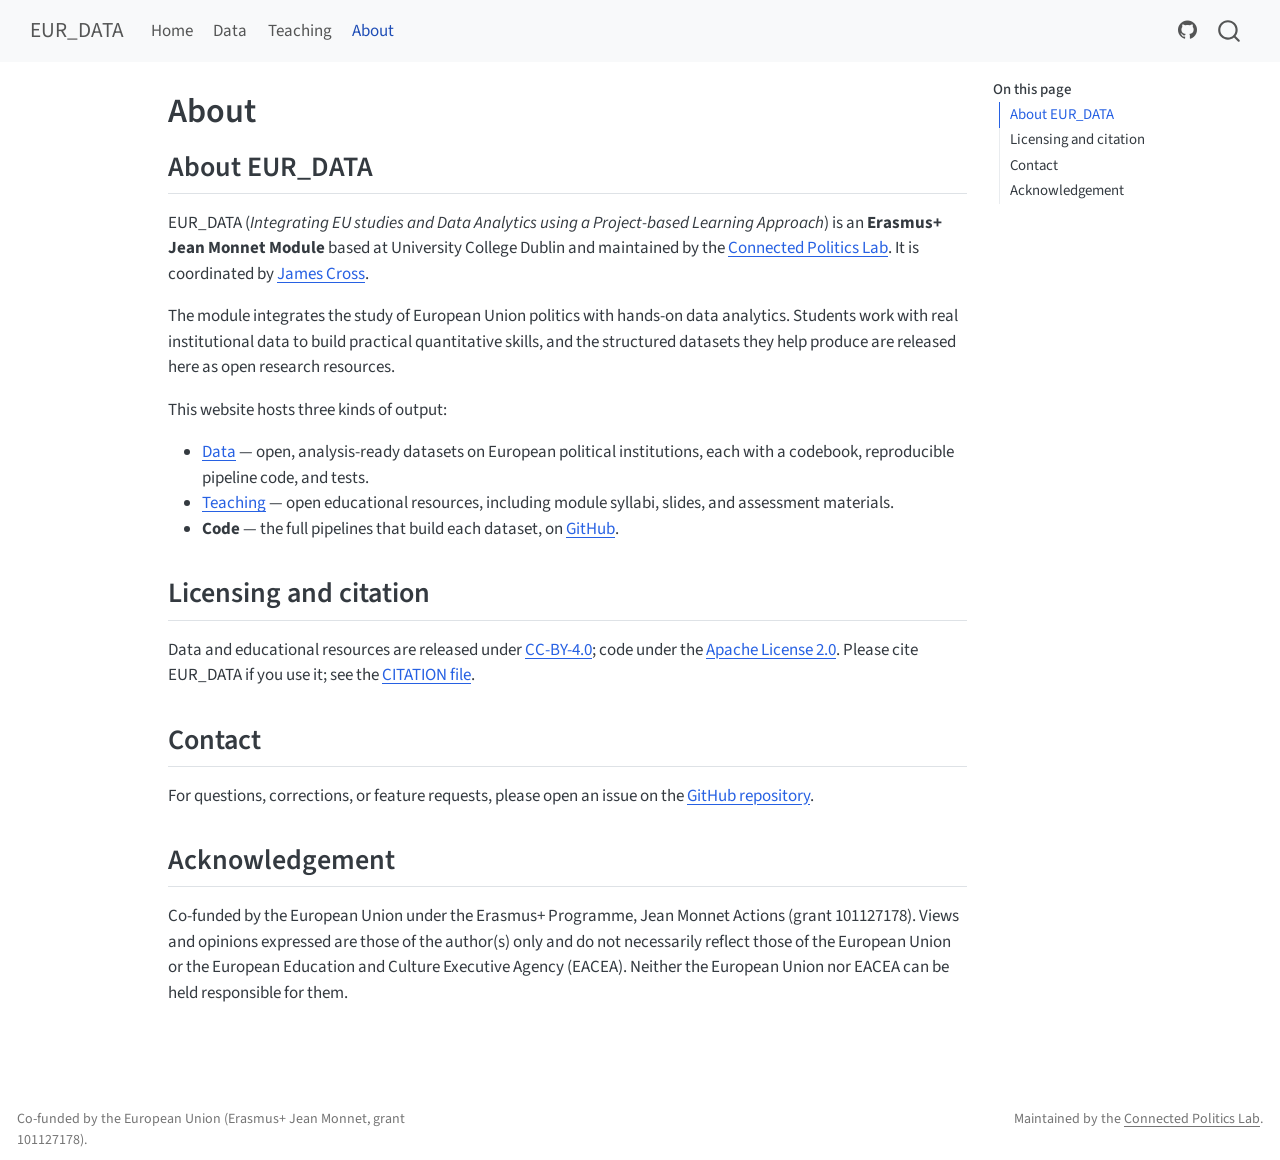
==== docs/about.html @ 7594bf87 "Build EUR_DATA mono-repo: website, Commission Formation dataset, OER - Add Commission Formation data" ====
<!DOCTYPE html>
<html xmlns="http://www.w3.org/1999/xhtml" lang="en" xml:lang="en"><head>

<meta charset="utf-8">
<meta name="generator" content="quarto-1.8.27">

<meta name="viewport" content="width=device-width, initial-scale=1.0, user-scalable=yes">


<title>About – EUR_DATA</title>
<style>
code{white-space: pre-wrap;}
span.smallcaps{font-variant: small-caps;}
div.columns{display: flex; gap: min(4vw, 1.5em);}
div.column{flex: auto; overflow-x: auto;}
div.hanging-indent{margin-left: 1.5em; text-indent: -1.5em;}
ul.task-list{list-style: none;}
ul.task-list li input[type="checkbox"] {
  width: 0.8em;
  margin: 0 0.8em 0.2em -1em; /* quarto-specific, see https://github.com/quarto-dev/quarto-cli/issues/4556 */ 
  vertical-align: middle;
}
</style>


<script src="site_libs/quarto-nav/quarto-nav.js"></script>
<script src="site_libs/quarto-nav/headroom.min.js"></script>
<script src="site_libs/clipboard/clipboard.min.js"></script>
<script src="site_libs/quarto-search/autocomplete.umd.js"></script>
<script src="site_libs/quarto-search/fuse.min.js"></script>
<script src="site_libs/quarto-search/quarto-search.js"></script>
<meta name="quarto:offset" content="./">
<script src="site_libs/quarto-html/quarto.js" type="module"></script>
<script src="site_libs/quarto-html/tabsets/tabsets.js" type="module"></script>
<script src="site_libs/quarto-html/axe/axe-check.js" type="module"></script>
<script src="site_libs/quarto-html/popper.min.js"></script>
<script src="site_libs/quarto-html/tippy.umd.min.js"></script>
<script src="site_libs/quarto-html/anchor.min.js"></script>
<link href="site_libs/quarto-html/tippy.css" rel="stylesheet">
<link href="site_libs/quarto-html/quarto-syntax-highlighting-ed96de9b727972fe78a7b5d16c58bf87.css" rel="stylesheet" id="quarto-text-highlighting-styles">
<script src="site_libs/bootstrap/bootstrap.min.js"></script>
<link href="site_libs/bootstrap/bootstrap-icons.css" rel="stylesheet">
<link href="site_libs/bootstrap/bootstrap-5b4ad623e5705c0698d39aec6f10cf02.min.css" rel="stylesheet" append-hash="true" id="quarto-bootstrap" data-mode="light">
<script id="quarto-search-options" type="application/json">{
  "location": "navbar",
  "copy-button": false,
  "collapse-after": 3,
  "panel-placement": "end",
  "type": "overlay",
  "limit": 50,
  "keyboard-shortcut": [
    "f",
    "/",
    "s"
  ],
  "show-item-context": false,
  "language": {
    "search-no-results-text": "No results",
    "search-matching-documents-text": "matching documents",
    "search-copy-link-title": "Copy link to search",
    "search-hide-matches-text": "Hide additional matches",
    "search-more-match-text": "more match in this document",
    "search-more-matches-text": "more matches in this document",
    "search-clear-button-title": "Clear",
    "search-text-placeholder": "",
    "search-detached-cancel-button-title": "Cancel",
    "search-submit-button-title": "Submit",
    "search-label": "Search"
  }
}</script>


<link rel="stylesheet" href="styles.css">
</head>

<body class="nav-fixed quarto-light">

<div id="quarto-search-results"></div>
  <header id="quarto-header" class="headroom fixed-top">
    <nav class="navbar navbar-expand-lg " data-bs-theme="dark">
      <div class="navbar-container container-fluid">
      <div class="navbar-brand-container mx-auto">
    <a class="navbar-brand" href="./index.html">
    <span class="navbar-title">EUR_DATA</span>
    </a>
  </div>
            <div id="quarto-search" class="" title="Search"></div>
          <button class="navbar-toggler" type="button" data-bs-toggle="collapse" data-bs-target="#navbarCollapse" aria-controls="navbarCollapse" role="menu" aria-expanded="false" aria-label="Toggle navigation" onclick="if (window.quartoToggleHeadroom) { window.quartoToggleHeadroom(); }">
  <span class="navbar-toggler-icon"></span>
</button>
          <div class="collapse navbar-collapse" id="navbarCollapse">
            <ul class="navbar-nav navbar-nav-scroll me-auto">
  <li class="nav-item">
    <a class="nav-link" href="./index.html"> 
<span class="menu-text">Home</span></a>
  </li>  
  <li class="nav-item">
    <a class="nav-link" href="./data.html"> 
<span class="menu-text">Data</span></a>
  </li>  
  <li class="nav-item">
    <a class="nav-link" href="./oer.html"> 
<span class="menu-text">Teaching</span></a>
  </li>  
  <li class="nav-item">
    <a class="nav-link active" href="./about.html" aria-current="page"> 
<span class="menu-text">About</span></a>
  </li>  
</ul>
            <ul class="navbar-nav navbar-nav-scroll ms-auto">
  <li class="nav-item compact">
    <a class="nav-link" href="https://github.com/Connected-Politics-Lab/EUR_DATA"> <i class="bi bi-github" role="img">
</i> 
<span class="menu-text"></span></a>
  </li>  
</ul>
          </div> <!-- /navcollapse -->
            <div class="quarto-navbar-tools">
</div>
      </div> <!-- /container-fluid -->
    </nav>
</header>
<!-- content -->
<div id="quarto-content" class="quarto-container page-columns page-rows-contents page-layout-article page-navbar">
<!-- sidebar -->
<!-- margin-sidebar -->
    <div id="quarto-margin-sidebar" class="sidebar margin-sidebar">
        <nav id="TOC" role="doc-toc" class="toc-active">
    <h2 id="toc-title">On this page</h2>
   
  <ul>
  <li><a href="#about-eur_data" id="toc-about-eur_data" class="nav-link active" data-scroll-target="#about-eur_data">About EUR_DATA</a></li>
  <li><a href="#licensing-and-citation" id="toc-licensing-and-citation" class="nav-link" data-scroll-target="#licensing-and-citation">Licensing and citation</a></li>
  <li><a href="#contact" id="toc-contact" class="nav-link" data-scroll-target="#contact">Contact</a></li>
  <li><a href="#acknowledgement" id="toc-acknowledgement" class="nav-link" data-scroll-target="#acknowledgement">Acknowledgement</a></li>
  </ul>
</nav>
    </div>
<!-- main -->
<main class="content" id="quarto-document-content">

<header id="title-block-header" class="quarto-title-block default">
<div class="quarto-title">
<h1 class="title">About</h1>
</div>



<div class="quarto-title-meta">

    
  
    
  </div>
  


</header>


<section id="about-eur_data" class="level2">
<h2 class="anchored" data-anchor-id="about-eur_data">About EUR_DATA</h2>
<p>EUR_DATA (<em>Integrating EU studies and Data Analytics using a Project-based Learning Approach</em>) is an <strong>Erasmus+ Jean Monnet Module</strong> based at University College Dublin and maintained by the <a href="https://github.com/Connected-Politics-Lab">Connected Politics Lab</a>. It is coordinated by <a href="https://orcid.org/0000-0001-8042-1099">James Cross</a>.</p>
<p>The module integrates the study of European Union politics with hands-on data analytics. Students work with real institutional data to build practical quantitative skills, and the structured datasets they help produce are released here as open research resources.</p>
<p>This website hosts three kinds of output:</p>
<ul>
<li><strong><a href="./data.html">Data</a></strong> — open, analysis-ready datasets on European political institutions, each with a codebook, reproducible pipeline code, and tests.</li>
<li><strong><a href="./oer.html">Teaching</a></strong> — open educational resources, including module syllabi, slides, and assessment materials.</li>
<li><strong>Code</strong> — the full pipelines that build each dataset, on <a href="https://github.com/Connected-Politics-Lab/EUR_DATA">GitHub</a>.</li>
</ul>
</section>
<section id="licensing-and-citation" class="level2">
<h2 class="anchored" data-anchor-id="licensing-and-citation">Licensing and citation</h2>
<p>Data and educational resources are released under <a href="https://creativecommons.org/licenses/by/4.0/">CC-BY-4.0</a>; code under the <a href="https://github.com/Connected-Politics-Lab/EUR_DATA/blob/main/LICENSE">Apache License 2.0</a>. Please cite EUR_DATA if you use it; see the <a href="https://github.com/Connected-Politics-Lab/EUR_DATA/blob/main/CITATION.cff">CITATION file</a>.</p>
</section>
<section id="contact" class="level2">
<h2 class="anchored" data-anchor-id="contact">Contact</h2>
<p>For questions, corrections, or feature requests, please open an issue on the <a href="https://github.com/Connected-Politics-Lab/EUR_DATA/issues">GitHub repository</a>.</p>
</section>
<section id="acknowledgement" class="level2">
<h2 class="anchored" data-anchor-id="acknowledgement">Acknowledgement</h2>
<p>Co-funded by the European Union under the Erasmus+ Programme, Jean Monnet Actions (grant 101127178). Views and opinions expressed are those of the author(s) only and do not necessarily reflect those of the European Union or the European Education and Culture Executive Agency (EACEA). Neither the European Union nor EACEA can be held responsible for them.</p>


</section>

</main> <!-- /main -->
<script id="quarto-html-after-body" type="application/javascript">
  window.document.addEventListener("DOMContentLoaded", function (event) {
    const icon = "";
    const anchorJS = new window.AnchorJS();
    anchorJS.options = {
      placement: 'right',
      icon: icon
    };
    anchorJS.add('.anchored');
    const isCodeAnnotation = (el) => {
      for (const clz of el.classList) {
        if (clz.startsWith('code-annotation-')) {                     
          return true;
        }
      }
      return false;
    }
    const onCopySuccess = function(e) {
      // button target
      const button = e.trigger;
      // don't keep focus
      button.blur();
      // flash "checked"
      button.classList.add('code-copy-button-checked');
      var currentTitle = button.getAttribute("title");
      button.setAttribute("title", "Copied!");
      let tooltip;
      if (window.bootstrap) {
        button.setAttribute("data-bs-toggle", "tooltip");
        button.setAttribute("data-bs-placement", "left");
        button.setAttribute("data-bs-title", "Copied!");
        tooltip = new bootstrap.Tooltip(button, 
          { trigger: "manual", 
            customClass: "code-copy-button-tooltip",
            offset: [0, -8]});
        tooltip.show();    
      }
      setTimeout(function() {
        if (tooltip) {
          tooltip.hide();
          button.removeAttribute("data-bs-title");
          button.removeAttribute("data-bs-toggle");
          button.removeAttribute("data-bs-placement");
        }
        button.setAttribute("title", currentTitle);
        button.classList.remove('code-copy-button-checked');
      }, 1000);
      // clear code selection
      e.clearSelection();
    }
    const getTextToCopy = function(trigger) {
      const outerScaffold = trigger.parentElement.cloneNode(true);
      const codeEl = outerScaffold.querySelector('code');
      for (const childEl of codeEl.children) {
        if (isCodeAnnotation(childEl)) {
          childEl.remove();
        }
      }
      return codeEl.innerText;
    }
    const clipboard = new window.ClipboardJS('.code-copy-button:not([data-in-quarto-modal])', {
      text: getTextToCopy
    });
    clipboard.on('success', onCopySuccess);
    if (window.document.getElementById('quarto-embedded-source-code-modal')) {
      const clipboardModal = new window.ClipboardJS('.code-copy-button[data-in-quarto-modal]', {
        text: getTextToCopy,
        container: window.document.getElementById('quarto-embedded-source-code-modal')
      });
      clipboardModal.on('success', onCopySuccess);
    }
      var localhostRegex = new RegExp(/^(?:http|https):\/\/localhost\:?[0-9]*\//);
      var mailtoRegex = new RegExp(/^mailto:/);
        var filterRegex = new RegExp("https:\/\/connected-politics-lab\.github\.io\/EUR_DATA\/");
      var isInternal = (href) => {
          return filterRegex.test(href) || localhostRegex.test(href) || mailtoRegex.test(href);
      }
      // Inspect non-navigation links and adorn them if external
     var links = window.document.querySelectorAll('a[href]:not(.nav-link):not(.navbar-brand):not(.toc-action):not(.sidebar-link):not(.sidebar-item-toggle):not(.pagination-link):not(.no-external):not([aria-hidden]):not(.dropdown-item):not(.quarto-navigation-tool):not(.about-link)');
      for (var i=0; i<links.length; i++) {
        const link = links[i];
        if (!isInternal(link.href)) {
          // undo the damage that might have been done by quarto-nav.js in the case of
          // links that we want to consider external
          if (link.dataset.originalHref !== undefined) {
            link.href = link.dataset.originalHref;
          }
        }
      }
    function tippyHover(el, contentFn, onTriggerFn, onUntriggerFn) {
      const config = {
        allowHTML: true,
        maxWidth: 500,
        delay: 100,
        arrow: false,
        appendTo: function(el) {
            return el.parentElement;
        },
        interactive: true,
        interactiveBorder: 10,
        theme: 'quarto',
        placement: 'bottom-start',
      };
      if (contentFn) {
        config.content = contentFn;
      }
      if (onTriggerFn) {
        config.onTrigger = onTriggerFn;
      }
      if (onUntriggerFn) {
        config.onUntrigger = onUntriggerFn;
      }
      window.tippy(el, config); 
    }
    const noterefs = window.document.querySelectorAll('a[role="doc-noteref"]');
    for (var i=0; i<noterefs.length; i++) {
      const ref = noterefs[i];
      tippyHover(ref, function() {
        // use id or data attribute instead here
        let href = ref.getAttribute('data-footnote-href') || ref.getAttribute('href');
        try { href = new URL(href).hash; } catch {}
        const id = href.replace(/^#\/?/, "");
        const note = window.document.getElementById(id);
        if (note) {
          return note.innerHTML;
        } else {
          return "";
        }
      });
    }
    const xrefs = window.document.querySelectorAll('a.quarto-xref');
    const processXRef = (id, note) => {
      // Strip column container classes
      const stripColumnClz = (el) => {
        el.classList.remove("page-full", "page-columns");
        if (el.children) {
          for (const child of el.children) {
            stripColumnClz(child);
          }
        }
      }
      stripColumnClz(note)
      if (id === null || id.startsWith('sec-')) {
        // Special case sections, only their first couple elements
        const container = document.createElement("div");
        if (note.children && note.children.length > 2) {
          container.appendChild(note.children[0].cloneNode(true));
          for (let i = 1; i < note.children.length; i++) {
            const child = note.children[i];
            if (child.tagName === "P" && child.innerText === "") {
              continue;
            } else {
              container.appendChild(child.cloneNode(true));
              break;
            }
          }
          if (window.Quarto?.typesetMath) {
            window.Quarto.typesetMath(container);
          }
          return container.innerHTML
        } else {
          if (window.Quarto?.typesetMath) {
            window.Quarto.typesetMath(note);
          }
          return note.innerHTML;
        }
      } else {
        // Remove any anchor links if they are present
        const anchorLink = note.querySelector('a.anchorjs-link');
        if (anchorLink) {
          anchorLink.remove();
        }
        if (window.Quarto?.typesetMath) {
          window.Quarto.typesetMath(note);
        }
        if (note.classList.contains("callout")) {
          return note.outerHTML;
        } else {
          return note.innerHTML;
        }
      }
    }
    for (var i=0; i<xrefs.length; i++) {
      const xref = xrefs[i];
      tippyHover(xref, undefined, function(instance) {
        instance.disable();
        let url = xref.getAttribute('href');
        let hash = undefined; 
        if (url.startsWith('#')) {
          hash = url;
        } else {
          try { hash = new URL(url).hash; } catch {}
        }
        if (hash) {
          const id = hash.replace(/^#\/?/, "");
          const note = window.document.getElementById(id);
          if (note !== null) {
            try {
              const html = processXRef(id, note.cloneNode(true));
              instance.setContent(html);
            } finally {
              instance.enable();
              instance.show();
            }
          } else {
            // See if we can fetch this
            fetch(url.split('#')[0])
            .then(res => res.text())
            .then(html => {
              const parser = new DOMParser();
              const htmlDoc = parser.parseFromString(html, "text/html");
              const note = htmlDoc.getElementById(id);
              if (note !== null) {
                const html = processXRef(id, note);
                instance.setContent(html);
              } 
            }).finally(() => {
              instance.enable();
              instance.show();
            });
          }
        } else {
          // See if we can fetch a full url (with no hash to target)
          // This is a special case and we should probably do some content thinning / targeting
          fetch(url)
          .then(res => res.text())
          .then(html => {
            const parser = new DOMParser();
            const htmlDoc = parser.parseFromString(html, "text/html");
            const note = htmlDoc.querySelector('main.content');
            if (note !== null) {
              // This should only happen for chapter cross references
              // (since there is no id in the URL)
              // remove the first header
              if (note.children.length > 0 && note.children[0].tagName === "HEADER") {
                note.children[0].remove();
              }
              const html = processXRef(null, note);
              instance.setContent(html);
            } 
          }).finally(() => {
            instance.enable();
            instance.show();
          });
        }
      }, function(instance) {
      });
    }
        let selectedAnnoteEl;
        const selectorForAnnotation = ( cell, annotation) => {
          let cellAttr = 'data-code-cell="' + cell + '"';
          let lineAttr = 'data-code-annotation="' +  annotation + '"';
          const selector = 'span[' + cellAttr + '][' + lineAttr + ']';
          return selector;
        }
        const selectCodeLines = (annoteEl) => {
          const doc = window.document;
          const targetCell = annoteEl.getAttribute("data-target-cell");
          const targetAnnotation = annoteEl.getAttribute("data-target-annotation");
          const annoteSpan = window.document.querySelector(selectorForAnnotation(targetCell, targetAnnotation));
          const lines = annoteSpan.getAttribute("data-code-lines").split(",");
          const lineIds = lines.map((line) => {
            return targetCell + "-" + line;
          })
          let top = null;
          let height = null;
          let parent = null;
          if (lineIds.length > 0) {
              //compute the position of the single el (top and bottom and make a div)
              const el = window.document.getElementById(lineIds[0]);
              top = el.offsetTop;
              height = el.offsetHeight;
              parent = el.parentElement.parentElement;
            if (lineIds.length > 1) {
              const lastEl = window.document.getElementById(lineIds[lineIds.length - 1]);
              const bottom = lastEl.offsetTop + lastEl.offsetHeight;
              height = bottom - top;
            }
            if (top !== null && height !== null && parent !== null) {
              // cook up a div (if necessary) and position it 
              let div = window.document.getElementById("code-annotation-line-highlight");
              if (div === null) {
                div = window.document.createElement("div");
                div.setAttribute("id", "code-annotation-line-highlight");
                div.style.position = 'absolute';
                parent.appendChild(div);
              }
              div.style.top = top - 2 + "px";
              div.style.height = height + 4 + "px";
              div.style.left = 0;
              let gutterDiv = window.document.getElementById("code-annotation-line-highlight-gutter");
              if (gutterDiv === null) {
                gutterDiv = window.document.createElement("div");
                gutterDiv.setAttribute("id", "code-annotation-line-highlight-gutter");
                gutterDiv.style.position = 'absolute';
                const codeCell = window.document.getElementById(targetCell);
                const gutter = codeCell.querySelector('.code-annotation-gutter');
                gutter.appendChild(gutterDiv);
              }
              gutterDiv.style.top = top - 2 + "px";
              gutterDiv.style.height = height + 4 + "px";
            }
            selectedAnnoteEl = annoteEl;
          }
        };
        const unselectCodeLines = () => {
          const elementsIds = ["code-annotation-line-highlight", "code-annotation-line-highlight-gutter"];
          elementsIds.forEach((elId) => {
            const div = window.document.getElementById(elId);
            if (div) {
              div.remove();
            }
          });
          selectedAnnoteEl = undefined;
        };
          // Handle positioning of the toggle
      window.addEventListener(
        "resize",
        throttle(() => {
          elRect = undefined;
          if (selectedAnnoteEl) {
            selectCodeLines(selectedAnnoteEl);
          }
        }, 10)
      );
      function throttle(fn, ms) {
      let throttle = false;
      let timer;
        return (...args) => {
          if(!throttle) { // first call gets through
              fn.apply(this, args);
              throttle = true;
          } else { // all the others get throttled
              if(timer) clearTimeout(timer); // cancel #2
              timer = setTimeout(() => {
                fn.apply(this, args);
                timer = throttle = false;
              }, ms);
          }
        };
      }
        // Attach click handler to the DT
        const annoteDls = window.document.querySelectorAll('dt[data-target-cell]');
        for (const annoteDlNode of annoteDls) {
          annoteDlNode.addEventListener('click', (event) => {
            const clickedEl = event.target;
            if (clickedEl !== selectedAnnoteEl) {
              unselectCodeLines();
              const activeEl = window.document.querySelector('dt[data-target-cell].code-annotation-active');
              if (activeEl) {
                activeEl.classList.remove('code-annotation-active');
              }
              selectCodeLines(clickedEl);
              clickedEl.classList.add('code-annotation-active');
            } else {
              // Unselect the line
              unselectCodeLines();
              clickedEl.classList.remove('code-annotation-active');
            }
          });
        }
    const findCites = (el) => {
      const parentEl = el.parentElement;
      if (parentEl) {
        const cites = parentEl.dataset.cites;
        if (cites) {
          return {
            el,
            cites: cites.split(' ')
          };
        } else {
          return findCites(el.parentElement)
        }
      } else {
        return undefined;
      }
    };
    var bibliorefs = window.document.querySelectorAll('a[role="doc-biblioref"]');
    for (var i=0; i<bibliorefs.length; i++) {
      const ref = bibliorefs[i];
      const citeInfo = findCites(ref);
      if (citeInfo) {
        tippyHover(citeInfo.el, function() {
          var popup = window.document.createElement('div');
          citeInfo.cites.forEach(function(cite) {
            var citeDiv = window.document.createElement('div');
            citeDiv.classList.add('hanging-indent');
            citeDiv.classList.add('csl-entry');
            var biblioDiv = window.document.getElementById('ref-' + cite);
            if (biblioDiv) {
              citeDiv.innerHTML = biblioDiv.innerHTML;
            }
            popup.appendChild(citeDiv);
          });
          return popup.innerHTML;
        });
      }
    }
  });
  </script>
</div> <!-- /content -->
<footer class="footer">
  <div class="nav-footer">
    <div class="nav-footer-left">
<p>Co-funded by the European Union (Erasmus+ Jean Monnet, grant 101127178).</p>
</div>   
    <div class="nav-footer-center">
      &nbsp;
    </div>
    <div class="nav-footer-right">
<p>Maintained by the <a href="https://github.com/Connected-Politics-Lab">Connected Politics Lab</a>.</p>
</div>
  </div>
</footer>




</body></html>
---- docs/site_libs/quarto-html/tippy.css ----
.tippy-box[data-animation=fade][data-state=hidden]{opacity:0}[data-tippy-root]{max-width:calc(100vw - 10px)}.tippy-box{position:relative;background-color:#333;color:#fff;border-radius:4px;font-size:14px;line-height:1.4;white-space:normal;outline:0;transition-property:transform,visibility,opacity}.tippy-box[data-placement^=top]>.tippy-arrow{bottom:0}.tippy-box[data-placement^=top]>.tippy-arrow:before{bottom:-7px;left:0;border-width:8px 8px 0;border-top-color:initial;transform-origin:center top}.tippy-box[data-placement^=bottom]>.tippy-arrow{top:0}.tippy-box[data-placement^=bottom]>.tippy-arrow:before{top:-7px;left:0;border-width:0 8px 8px;border-bottom-color:initial;transform-origin:center bottom}.tippy-box[data-placement^=left]>.tippy-arrow{right:0}.tippy-box[data-placement^=left]>.tippy-arrow:before{border-width:8px 0 8px 8px;border-left-color:initial;right:-7px;transform-origin:center left}.tippy-box[data-placement^=right]>.tippy-arrow{left:0}.tippy-box[data-placement^=right]>.tippy-arrow:before{left:-7px;border-width:8px 8px 8px 0;border-right-color:initial;transform-origin:center right}.tippy-box[data-inertia][data-state=visible]{transition-timing-function:cubic-bezier(.54,1.5,.38,1.11)}.tippy-arrow{width:16px;height:16px;color:#333}.tippy-arrow:before{content:"";position:absolute;border-color:transparent;border-style:solid}.tippy-content{position:relative;padding:5px 9px;z-index:1}
---- docs/site_libs/quarto-html/quarto-syntax-highlighting-ed96de9b727972fe78a7b5d16c58bf87.css ----
/* quarto syntax highlight colors */
:root {
  --quarto-hl-ot-color: #003B4F;
  --quarto-hl-at-color: #657422;
  --quarto-hl-ss-color: #20794D;
  --quarto-hl-an-color: #5E5E5E;
  --quarto-hl-fu-color: #4758AB;
  --quarto-hl-st-color: #20794D;
  --quarto-hl-cf-color: #003B4F;
  --quarto-hl-op-color: #5E5E5E;
  --quarto-hl-er-color: #AD0000;
  --quarto-hl-bn-color: #AD0000;
  --quarto-hl-al-color: #AD0000;
  --quarto-hl-va-color: #111111;
  --quarto-hl-bu-color: inherit;
  --quarto-hl-ex-color: inherit;
  --quarto-hl-pp-color: #AD0000;
  --quarto-hl-in-color: #5E5E5E;
  --quarto-hl-vs-color: #20794D;
  --quarto-hl-wa-color: #5E5E5E;
  --quarto-hl-do-color: #5E5E5E;
  --quarto-hl-im-color: #00769E;
  --quarto-hl-ch-color: #20794D;
  --quarto-hl-dt-color: #AD0000;
  --quarto-hl-fl-color: #AD0000;
  --quarto-hl-co-color: #5E5E5E;
  --quarto-hl-cv-color: #5E5E5E;
  --quarto-hl-cn-color: #8f5902;
  --quarto-hl-sc-color: #5E5E5E;
  --quarto-hl-dv-color: #AD0000;
  --quarto-hl-kw-color: #003B4F;
}

/* other quarto variables */
:root {
  --quarto-font-monospace: SFMono-Regular, Menlo, Monaco, Consolas, "Liberation Mono", "Courier New", monospace;
}

/* syntax highlight based on Pandoc's rules */
pre > code.sourceCode > span {
  color: #003B4F;
}

code.sourceCode > span {
  color: #003B4F;
}

div.sourceCode,
div.sourceCode pre.sourceCode {
  color: #003B4F;
}

/* Normal */
code span {
  color: #003B4F;
}

/* Alert */
code span.al {
  color: #AD0000;
  font-style: inherit;
}

/* Annotation */
code span.an {
  color: #5E5E5E;
  font-style: inherit;
}

/* Attribute */
code span.at {
  color: #657422;
  font-style: inherit;
}

/* BaseN */
code span.bn {
  color: #AD0000;
  font-style: inherit;
}

/* BuiltIn */
code span.bu {
  font-style: inherit;
}

/* ControlFlow */
code span.cf {
  color: #003B4F;
  font-weight: bold;
  font-style: inherit;
}

/* Char */
code span.ch {
  color: #20794D;
  font-style: inherit;
}

/* Constant */
code span.cn {
  color: #8f5902;
  font-style: inherit;
}

/* Comment */
code span.co {
  color: #5E5E5E;
  font-style: inherit;
}

/* CommentVar */
code span.cv {
  color: #5E5E5E;
  font-style: italic;
}

/* Documentation */
code span.do {
  color: #5E5E5E;
  font-style: italic;
}

/* DataType */
code span.dt {
  color: #AD0000;
  font-style: inherit;
}

/* DecVal */
code span.dv {
  color: #AD0000;
  font-style: inherit;
}

/* Error */
code span.er {
  color: #AD0000;
  font-style: inherit;
}

/* Extension */
code span.ex {
  font-style: inherit;
}

/* Float */
code span.fl {
  color: #AD0000;
  font-style: inherit;
}

/* Function */
code span.fu {
  color: #4758AB;
  font-style: inherit;
}

/* Import */
code span.im {
  color: #00769E;
  font-style: inherit;
}

/* Information */
code span.in {
  color: #5E5E5E;
  font-style: inherit;
}

/* Keyword */
code span.kw {
  color: #003B4F;
  font-weight: bold;
  font-style: inherit;
}

/* Operator */
code span.op {
  color: #5E5E5E;
  font-style: inherit;
}

/* Other */
code span.ot {
  color: #003B4F;
  font-style: inherit;
}

/* Preprocessor */
code span.pp {
  color: #AD0000;
  font-style: inherit;
}

/* SpecialChar */
code span.sc {
  color: #5E5E5E;
  font-style: inherit;
}

/* SpecialString */
code span.ss {
  color: #20794D;
  font-style: inherit;
}

/* String */
code span.st {
  color: #20794D;
  font-style: inherit;
}

/* Variable */
code span.va {
  color: #111111;
  font-style: inherit;
}

/* VerbatimString */
code span.vs {
  color: #20794D;
  font-style: inherit;
}

/* Warning */
code span.wa {
  color: #5E5E5E;
  font-style: italic;
}

.prevent-inlining {
  content: "</";
}

/*# sourceMappingURL=0920dd6d7437995b8cdf7429764427b1.css.map */
---- docs/styles.css ----
/* Custom styles for EUR_DATA website */
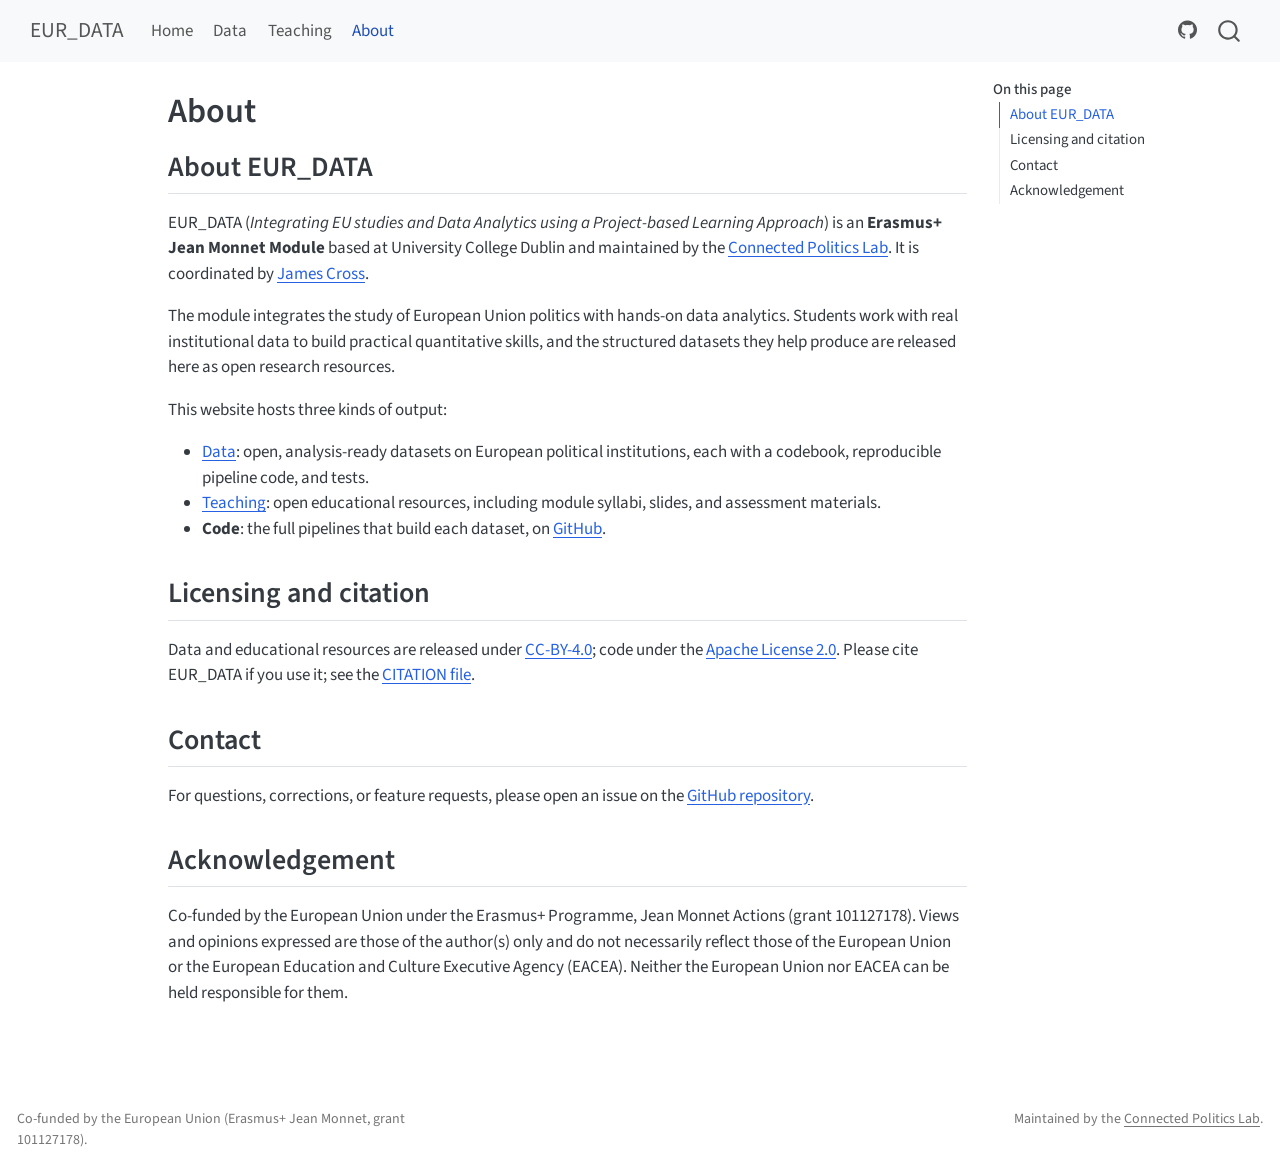
==== commit d60ab393: "Pre-publication correction round: verified data, docs, site and metadata Data corrections (verified " ====
--- a/docs/about.html
+++ b/docs/about.html
@@ -164,9 +164,9 @@
 <p>The module integrates the study of European Union politics with hands-on data analytics. Students work with real institutional data to build practical quantitative skills, and the structured datasets they help produce are released here as open research resources.</p>
 <p>This website hosts three kinds of output:</p>
 <ul>
-<li><strong><a href="./data.html">Data</a></strong> — open, analysis-ready datasets on European political institutions, each with a codebook, reproducible pipeline code, and tests.</li>
-<li><strong><a href="./oer.html">Teaching</a></strong> — open educational resources, including module syllabi, slides, and assessment materials.</li>
-<li><strong>Code</strong> — the full pipelines that build each dataset, on <a href="https://github.com/Connected-Politics-Lab/EUR_DATA">GitHub</a>.</li>
+<li><strong><a href="./data.html">Data</a></strong>: open, analysis-ready datasets on European political institutions, each with a codebook, reproducible pipeline code, and tests.</li>
+<li><strong><a href="./oer.html">Teaching</a></strong>: open educational resources, including module syllabi, slides, and assessment materials.</li>
+<li><strong>Code</strong>: the full pipelines that build each dataset, on <a href="https://github.com/Connected-Politics-Lab/EUR_DATA">GitHub</a>.</li>
 </ul>
 </section>
 <section id="licensing-and-citation" class="level2">
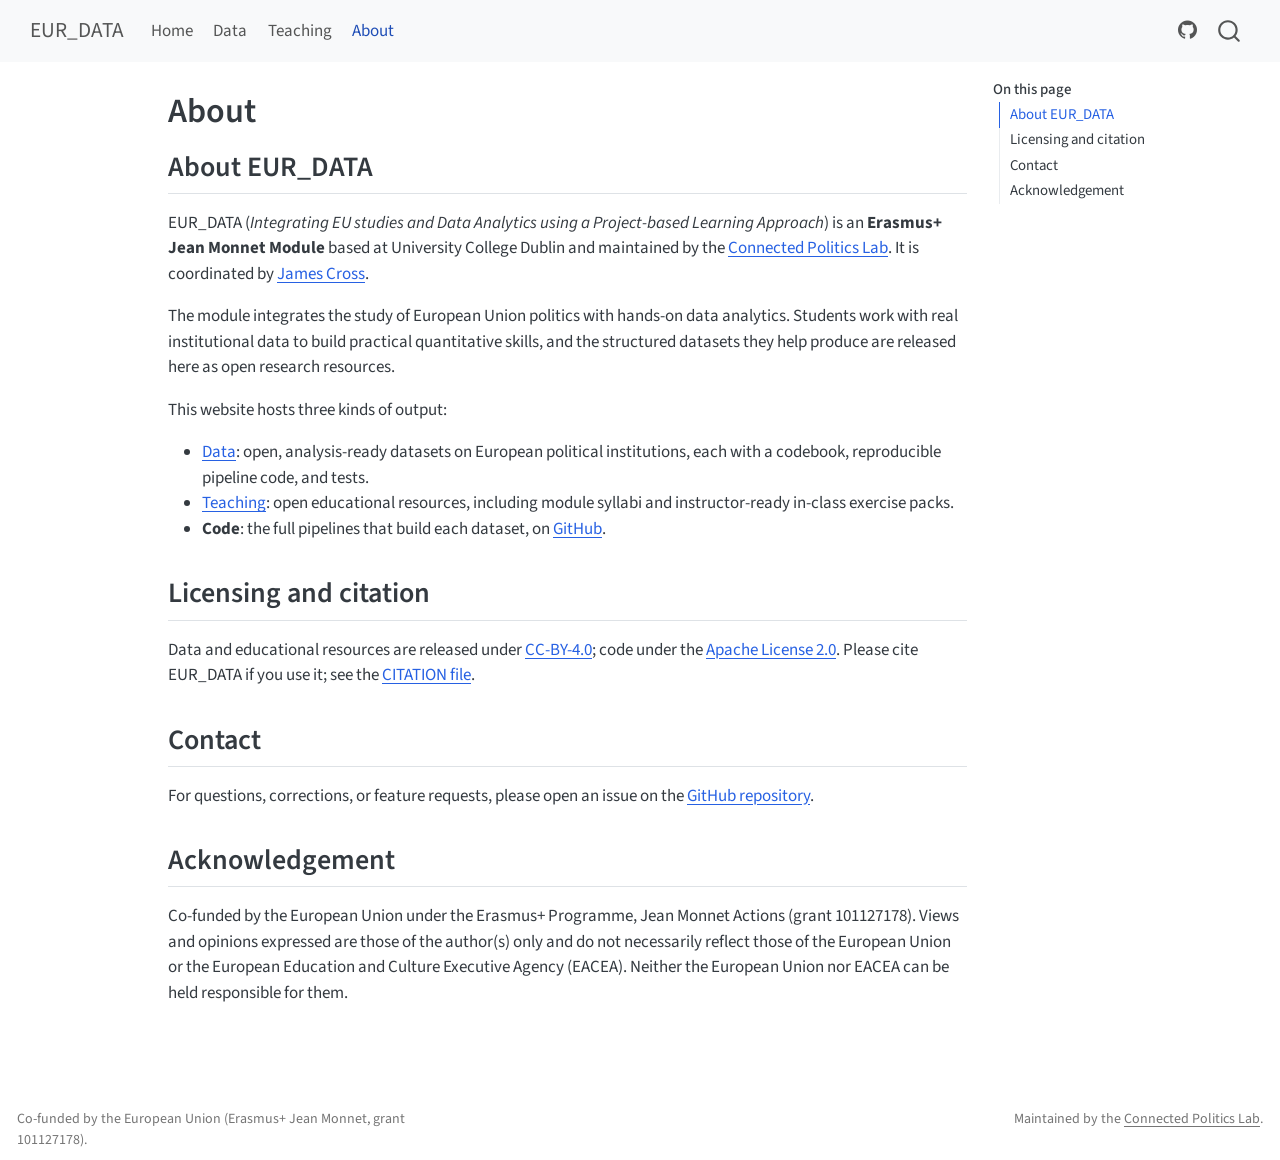
==== commit f9c98ea4: "Publish nine in-class exercise packs on the OER page Adds the instructor-ready PDF packs (three per " ====
--- a/docs/about.html
+++ b/docs/about.html
@@ -165,7 +165,7 @@
 <p>This website hosts three kinds of output:</p>
 <ul>
 <li><strong><a href="./data.html">Data</a></strong>: open, analysis-ready datasets on European political institutions, each with a codebook, reproducible pipeline code, and tests.</li>
-<li><strong><a href="./oer.html">Teaching</a></strong>: open educational resources, including module syllabi, slides, and assessment materials.</li>
+<li><strong><a href="./oer.html">Teaching</a></strong>: open educational resources, including module syllabi and instructor-ready in-class exercise packs.</li>
 <li><strong>Code</strong>: the full pipelines that build each dataset, on <a href="https://github.com/Connected-Politics-Lab/EUR_DATA">GitHub</a>.</li>
 </ul>
 </section>
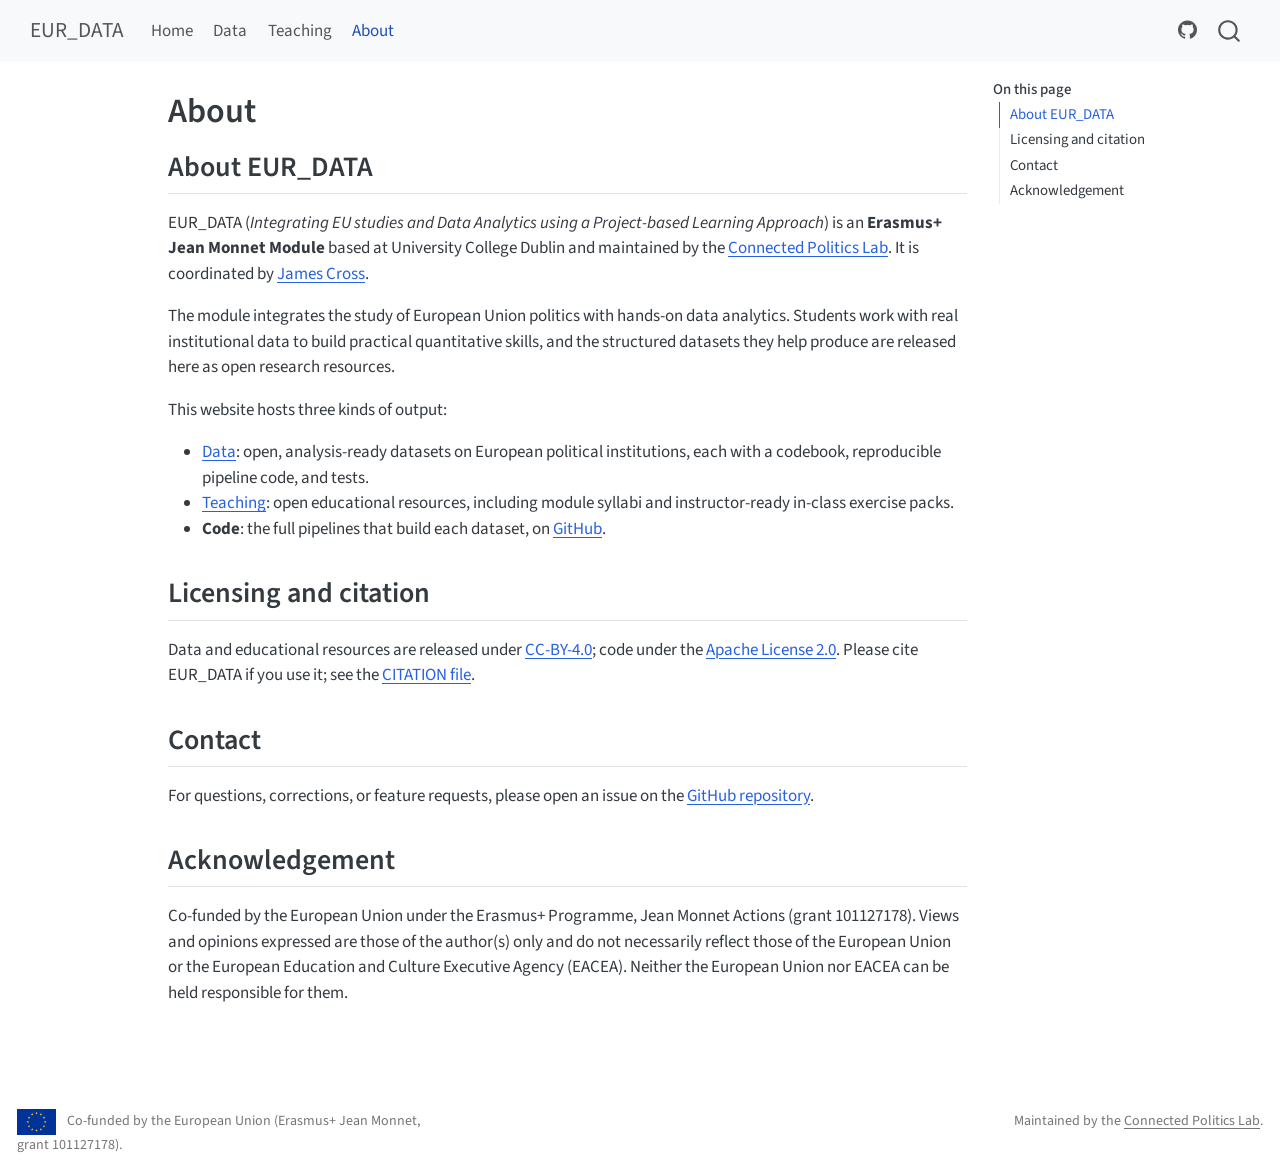
==== commit b477c4b1: "Add EU emblem to site footer and OER documents The Erasmus+ visibility rules require the EU emblem a" ====
--- a/docs/about.html
+++ b/docs/about.html
@@ -589,7 +589,7 @@
 <footer class="footer">
   <div class="nav-footer">
     <div class="nav-footer-left">
-<p>Co-funded by the European Union (Erasmus+ Jean Monnet, grant 101127178).</p>
+<p><img src="assets/eu-emblem.png" style="vertical-align:middle;margin-right:8px" height="26" alt="Co-funded by the European Union"> Co-funded by the European Union (Erasmus+ Jean Monnet, grant 101127178).</p>
 </div>   
     <div class="nav-footer-center">
       &nbsp;
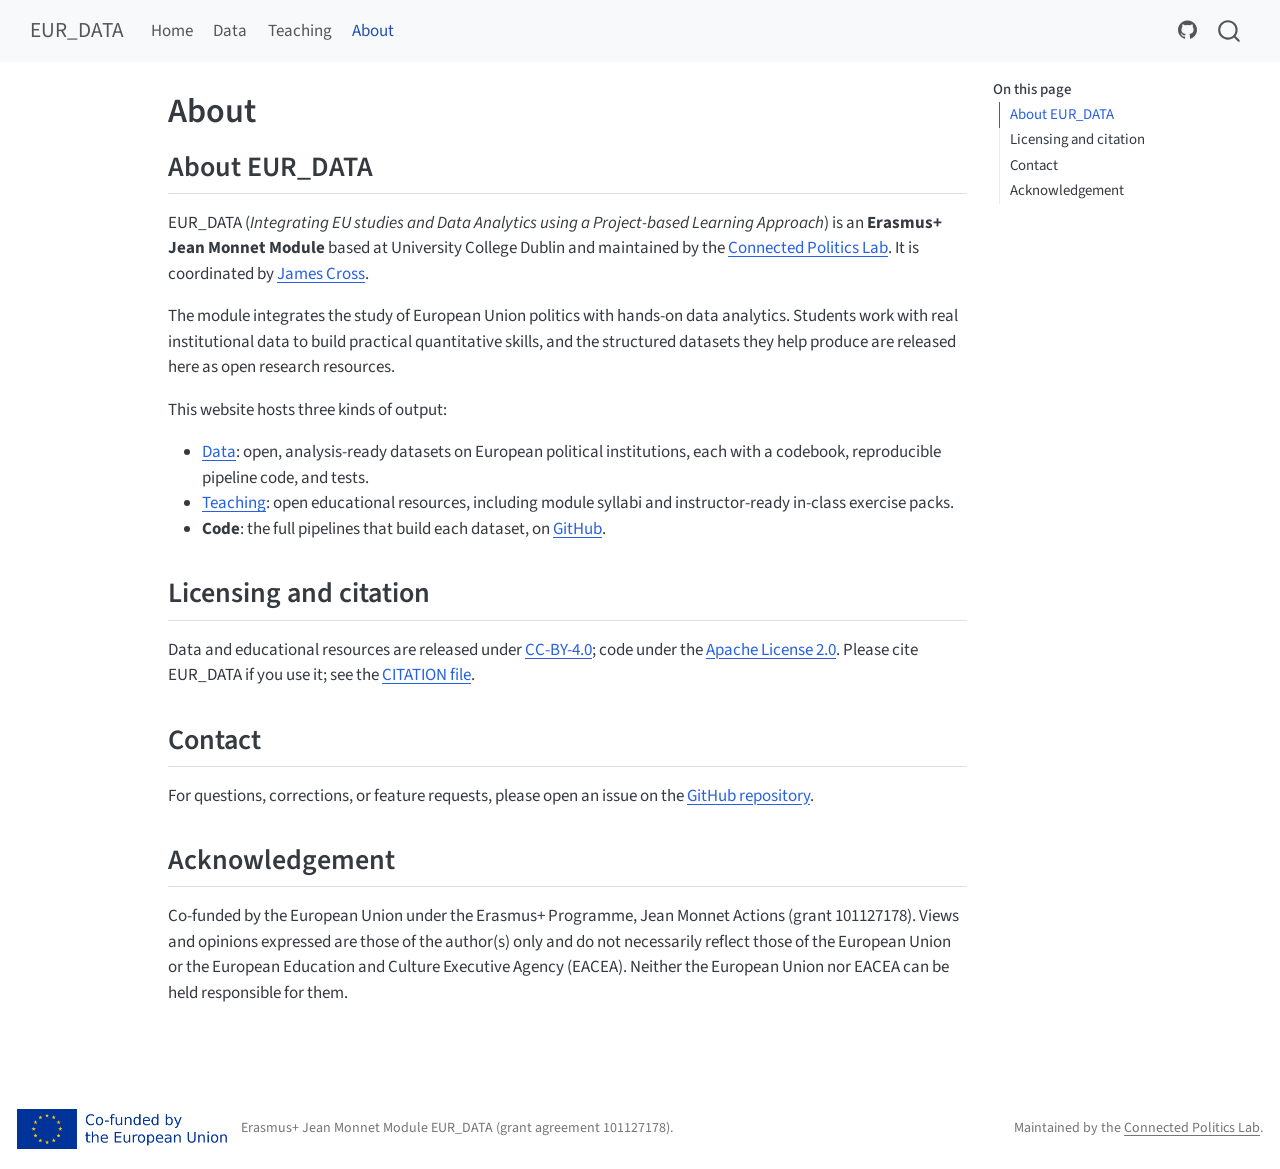
==== commit 8d48de11: "Use the official co-funded lockup in the site footer The footer carried the bare EU flag with the fu" ====
--- a/docs/about.html
+++ b/docs/about.html
@@ -589,7 +589,7 @@
 <footer class="footer">
   <div class="nav-footer">
     <div class="nav-footer-left">
-<p><img src="assets/eu-emblem.png" style="vertical-align:middle;margin-right:8px" height="26" alt="Co-funded by the European Union"> Co-funded by the European Union (Erasmus+ Jean Monnet, grant 101127178).</p>
+<p><img src="assets/eu-cofunded-en.png" class="eu-lockup img-fluid" alt="Co-funded by the European Union"> Erasmus+ Jean Monnet Module EUR_DATA (grant agreement 101127178).</p>
 </div>   
     <div class="nav-footer-center">
       &nbsp;
--- a/docs/styles.css
+++ b/docs/styles.css
@@ -1 +1,31 @@
 /* Custom styles for EUR_DATA website */
+
+/* EU funding lockup in the page footer. Height 40px keeps the emblem itself at
+   roughly 1 cm on screen, the minimum size the EU visual identity rules set. */
+.eu-lockup {
+  height: 40px;
+  vertical-align: middle;
+  margin-right: 10px;
+}
+
+/* Bootstrap gives each footer cell an equal third of the width, which wraps the
+   funding statement onto a second line beside the lockup. Let the left cell size
+   to its content instead, at the breakpoint above which the footer is a row. */
+@media (min-width: 768px) {
+  .nav-footer-left {
+    flex: 1 1 auto;
+  }
+
+  .nav-footer-center {
+    flex: 0 1 auto;
+  }
+}
+
+/* Below that breakpoint the statement wraps raggedly beside the lockup, so
+   stack the lockup above the text instead. */
+@media (max-width: 767.98px) {
+  .eu-lockup {
+    display: block;
+    margin: 0 auto 0.5em;
+  }
+}
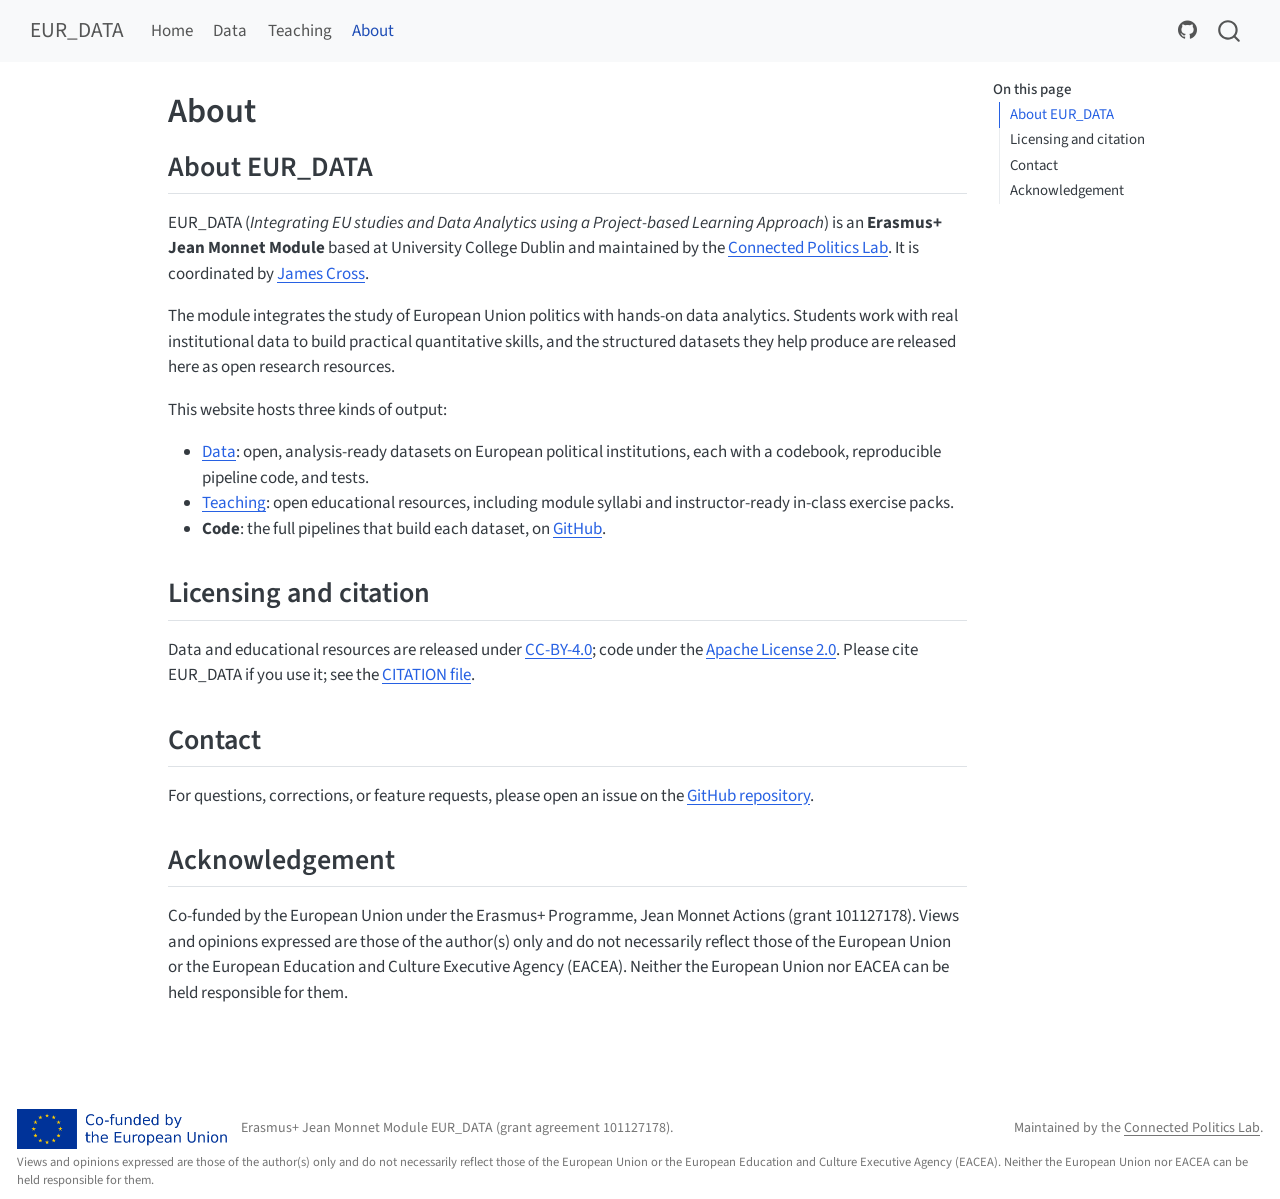
==== commit e1b5a556: "Add the EACEA disclaimer to the site footer The syllabi and exercise packs carry the disclaimer but " ====
--- a/docs/about.html
+++ b/docs/about.html
@@ -592,8 +592,10 @@
 <p><img src="assets/eu-cofunded-en.png" class="eu-lockup img-fluid" alt="Co-funded by the European Union"> Erasmus+ Jean Monnet Module EUR_DATA (grant agreement 101127178).</p>
 </div>   
     <div class="nav-footer-center">
-      &nbsp;
-    </div>
+<div class="eu-disclaimer">
+<p>Views and opinions expressed are those of the author(s) only and do not necessarily reflect those of the European Union or the European Education and Culture Executive Agency (EACEA). Neither the European Union nor EACEA can be held responsible for them.</p>
+</div>
+</div>
     <div class="nav-footer-right">
 <p>Maintained by the <a href="https://github.com/Connected-Politics-Lab">Connected Politics Lab</a>.</p>
 </div>
--- a/docs/styles.css
+++ b/docs/styles.css
@@ -8,24 +8,51 @@
   margin-right: 10px;
 }
 
-/* Bootstrap gives each footer cell an equal third of the width, which wraps the
-   funding statement onto a second line beside the lockup. Let the left cell size
-   to its content instead, at the breakpoint above which the footer is a row. */
-@media (min-width: 768px) {
+/* The EACEA disclaimer, which occupies the footer's centre slot. */
+.eu-disclaimer {
+  font-size: 0.9em;
+  line-height: 1.4;
+  margin-top: 0.4em;
+}
+
+/* Narrow and medium screens: stack the three footer cells full width and
+   centre them, with the lockup above the funding statement. Bootstrap only
+   stacks below 576px, but between there and 992px the cells are too cramped to
+   sit side by side once the lockup and the disclaimer are in them. */
+@media (max-width: 991.98px) {
+  .eu-lockup {
+    display: block;
+    margin: 0 auto 0.5em;
+  }
+
+  .nav-footer-left,
+  .nav-footer-center,
+  .nav-footer-right {
+    flex: 1 1 100%;
+    text-align: center;
+  }
+}
+
+/* Wide screens: funding statement left, maintainer right, and the disclaimer
+   reordered onto a full-width row of its own beneath them. The left cell sizes
+   to its content and takes up the slack, so the maintainer line is not crushed
+   into a narrow column. */
+@media (min-width: 992px) {
   .nav-footer-left {
     flex: 1 1 auto;
   }
 
+  .nav-footer-right {
+    order: 2;
+    flex: 0 0 auto;
+  }
+
   .nav-footer-center {
-    flex: 0 1 auto;
+    order: 3;
+    flex: 1 1 100%;
+  }
+
+  .eu-disclaimer {
+    text-align: left;
   }
 }
-
-/* Below that breakpoint the statement wraps raggedly beside the lockup, so
-   stack the lockup above the text instead. */
-@media (max-width: 767.98px) {
-  .eu-lockup {
-    display: block;
-    margin: 0 auto 0.5em;
-  }
-}
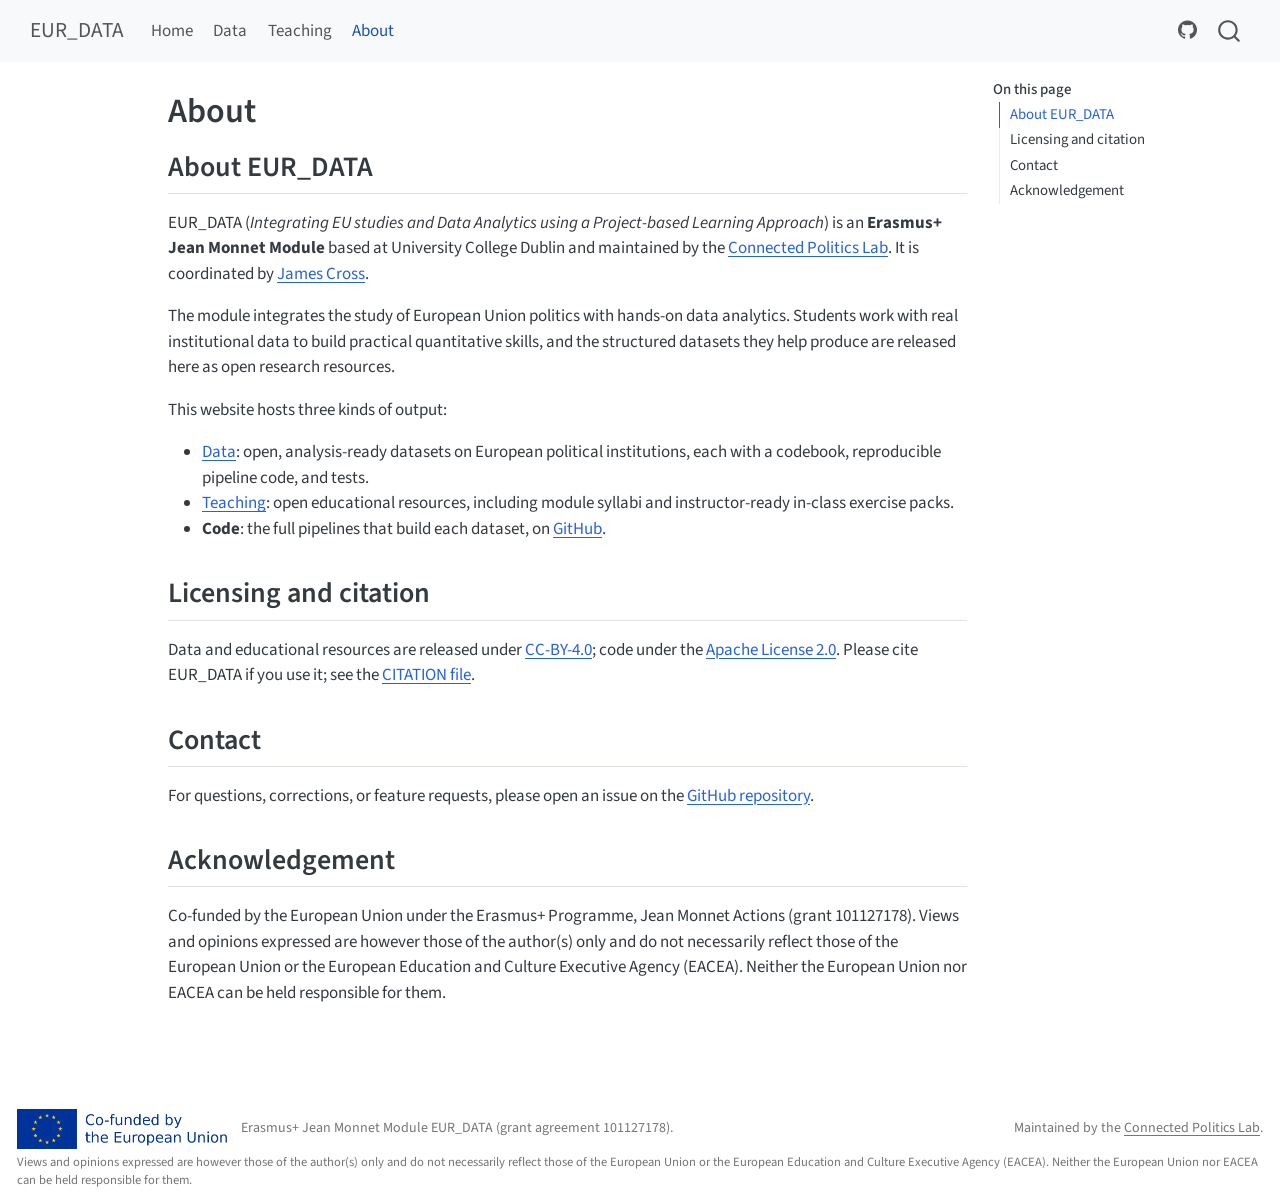
==== commit 5d95c0f8: "Match the EACEA disclaimer to the official template wording The template reads "expressed are howeve" ====
--- a/docs/about.html
+++ b/docs/about.html
@@ -179,7 +179,7 @@
 </section>
 <section id="acknowledgement" class="level2">
 <h2 class="anchored" data-anchor-id="acknowledgement">Acknowledgement</h2>
-<p>Co-funded by the European Union under the Erasmus+ Programme, Jean Monnet Actions (grant 101127178). Views and opinions expressed are those of the author(s) only and do not necessarily reflect those of the European Union or the European Education and Culture Executive Agency (EACEA). Neither the European Union nor EACEA can be held responsible for them.</p>
+<p>Co-funded by the European Union under the Erasmus+ Programme, Jean Monnet Actions (grant 101127178). Views and opinions expressed are however those of the author(s) only and do not necessarily reflect those of the European Union or the European Education and Culture Executive Agency (EACEA). Neither the European Union nor EACEA can be held responsible for them.</p>
 
 
 </section>
@@ -593,7 +593,7 @@
 </div>   
     <div class="nav-footer-center">
 <div class="eu-disclaimer">
-<p>Views and opinions expressed are those of the author(s) only and do not necessarily reflect those of the European Union or the European Education and Culture Executive Agency (EACEA). Neither the European Union nor EACEA can be held responsible for them.</p>
+<p>Views and opinions expressed are however those of the author(s) only and do not necessarily reflect those of the European Union or the European Education and Culture Executive Agency (EACEA). Neither the European Union nor EACEA can be held responsible for them.</p>
 </div>
 </div>
     <div class="nav-footer-right">
